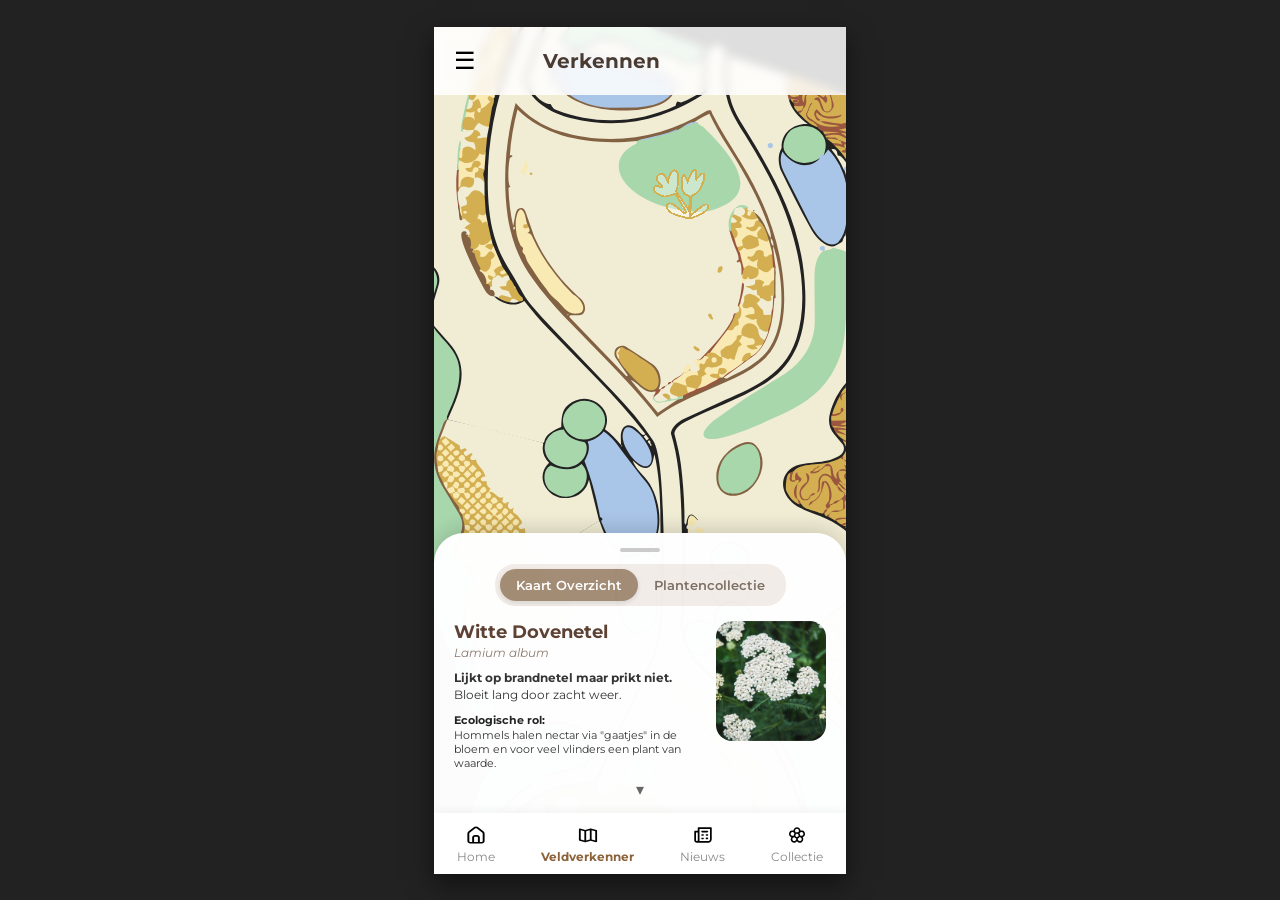
==== index.html @ 6ec236f2 "Pin omgezet naar <button> Pin omgezet naar <button>" ====
<!DOCTYPE html>
<html lang="nl">
<head>
    <meta charset="UTF-8">
    <meta name="viewport" content="width=device-width, initial-scale=1.0">
    <title>Bloemenveld Prototype </title>
    <link rel="stylesheet" href="style.css">
    <link href="https://fonts.googleapis.com/css2?family=Montserrat:wght@400;500;600;700&display=swap" rel="stylesheet"> 
</head>
<body>

  <!-- De hoofdcontainer met de map op de achtergrond -->
    <div class="app-container">
        <img src="./assets/Bloemenveld_kaart.svg" alt="Kaart van het bloemenveld" class="map-image">

        <header class="app-header">
            <button class="menu-btn" aria-label="Menu">&#9776;</button>
            <h1>Verkennen</h1>
        </header>

        <div class="pin-plant">
            <img src="./assets/Pin_plant-02.svg" alt="Pin op de kaart voor Witte Dovenetel">
        </div>
                        
        <!-- Middelste inhoud (Semantisch: main) -->
        <main class="app-content">
            
            <!-- Semantisch: section in plaats van div -->
            <section class="popup-card">
                <div class="drag-handle"></div>

                <!-- Tabs bovenaan met werkende links -->
                <nav class="tabs-nav" aria-label="Kaartweergave opties">
                    <ul class="tabs">
                        <li><a href="index.html" class="tab active">Kaart Overzicht</a></li>
                        <li><a href="collectie.html" class="tab">Plantencollectie</a></li>
                    </ul>
                </nav>

                <!-- Semantisch: article voor de specifieke plantinformatie -->
                <article class="card-body">
                    <div class="text-content">
                        <h2>Witte Dovenetel</h2>
                        <p class="scientific-name">Lamium album</p>
                        
                        <p class="description">
                            <strong>Lijkt op brandnetel maar prikt niet.</strong> Bloeit lang door zacht weer.
                        </p>
                        
                        <div class="ecological-role">
                            <strong>Ecologische rol:</strong>
                            <p>Hommels halen nectar via "gaatjes" in de bloem en voor veel vlinders een plant van waarde.</p>
                        </div>          
                    </div>

                    <div class="image-content">
                        <img src="assets/plant.jpg" alt="Afbeelding van Witte Dovenetel">
                    </div>
                </article>

                <footer class="card-footer">
                    <button class="arrow-btn" aria-label="Inklappen">&#9662;</button>
                </footer>
            </section>
        </main>

        <!-- Onderste navigatiebalk -->
        <nav class="bottom-nav">
            <h2 class="visually-hidden">Hoofdnavigatie</h2>
            <ul>
                <li>
                    <a href="index.html" class="nav-item">
                        <span class="nav-icon"><img src="assets/icon-02.svg" alt=""></span>
                        <span class="nav-text">Home</span>
                    </a>
                </li>
                <li>
                    <a href="index.html" class="nav-item active">
                        <span class="nav-icon"><img src="assets/icon-03.svg" alt=""></span>
                        <span class="nav-text">Veldverkenner</span>
                    </a>
                </li>
                <li>
                    <a href="#" class="nav-item">
                        <span class="nav-icon"><img src="assets/icon-04.svg" alt=""></span>
                        <span class="nav-text">Nieuws</span>
                    </a>
                </li>
                <li>
                    <a href="collectie.html" class="nav-item">
                        <span class="nav-icon"><img src="assets/icon-01.svg" alt=""></span>
                        <span class="nav-text">Collectie</span>
                    </a>
                </li>
            </ul>
        </nav>

    </div>  
    
</body>
</html>
---- style.css ----
* {
    box-sizing: border-box;
    margin: 0;
    padding: 0;
}

:root {
    --primary-color: #a38c75;
    --card-background: #ffffff;
    --text-dark: #5c4033;
    --font-family: 'Montserrat', sans-serif; 
}

body {
    font-family: var(--font-family);
    background-color: #222;
    display: flex;
    justify-content: center;
    align-items: center;
    min-height: 100vh;
}

/* App Container (Nesting toegepast) */
.app-container {
    width: 100%;
    max-width: 412px;
    height: 100vh;
    max-height: 847px;
    position: relative;
    display: flex;
    flex-direction: column;
    justify-content: space-between;
    overflow: hidden;
    box-shadow: 0 10px 25px rgba(0, 0, 0, 0.5);
    background-color: #222;

    .map-image {
        position: absolute;
        top: 80%;
        left: 0;
        z-index: 0;
        transform-origin: center;
        transform: rotate(90deg) scale(4.5) translate(0, 0);
    }

    .pin-plant {
        position: absolute; 
        top: 20%;           
        left: 60%;          
        width: 80px;        
        height: auto;
        z-index: 10;        
        transform: translate(-50%, -50%);

        background: none;
        border: none;
        padding: 0;
        cursor: pointer;

        img {
            width: 100%;
        }
    }
}

.visually-hidden{
    position: absolute;
    width: 1px;
    height: 1px;
    padding: 0;
    margin: -1px;
    overflow: hidden;
    clip: rect(0, 0, 0, 0);
    white-space: nowarp;
    border: 0px;
}


/* Zorg dat elementen boven de kaart liggen */
.app-header, 
.app-content, 
.bottom-nav {
    position: relative;
    z-index: 1;
}

/* Header */
.app-header {
    display: flex;
    align-items: center;
    padding: 20px;
    background-color: rgba(255, 255, 255, 0.85);
    backdrop-filter: blur(5px);

    .menu-btn {
        background: none;
        border: none;
        font-size: 24px;
        cursor: pointer;
        margin-right: 20px;
        transition: transform 0.2s ease;

        &:hover {
            transform: scale(1.1);
        }
    }

    h1 {
        font-family: var(--font-family);
        font-size: 20px;
        color: #4a3b32;
        position: absolute;
        left: 37%;
        /* FEEDBACK VERWERKT: '%' eenheid expliciet ingesteld */
        transform: translateX(-37%); 
        margin: 0;
    }
}

/* Inhoudsgebied */
.app-content {
    flex: 1;
    position: relative;
    display: flex;
    align-items: flex-end;
    padding: 0;

    &.collection-page {
        align-items: stretch;
    }
}

/* Pop-up kaart (Semantisch: section) */
.popup-card {
    background: #ffffff;
    opacity: 0.99;
    width: 100%;
    border-radius: 30px 30px 0 0;
    padding: 15px 20px 10px 20px;
    box-shadow: 0 -5px 20px rgba(0, 0, 0, 0.15);

    &.full-height {
        border-radius: 0;
        overflow-y: auto;
    }

    .drag-handle {
        width: 40px;
        height: 4px;
        background-color: #ccc;
        border-radius: 2px;
        margin: 0 auto 12px auto;
    }

    /* Tabs met Nesting en Interactie */
    .tabs {
        display: flex;
        background-color: #f2ede9;
        border-radius: 20px;
        padding: 5px;
        margin-bottom: 15px;
        list-style: none;
        width: fit-content;
        margin-left: auto;
        margin-right: auto;

        li {
            flex: 1;
        }

        .tab {
            display: inline-block;
            text-decoration: none;
            padding: 8px 16px;
            font-size: 13px;
            font-weight: 600;
            color: #7c6f64;
            border-radius: 16px;
            text-align: center;
            transition: background-color 0.2s ease, color 0.2s ease;

            &:hover {
                color: var(--text-dark);
            }

            &.active {
                background-color: var(--primary-color);
                color: #ffffff;
                box-shadow: 0 2px 5px rgba(0,0,0,0.1);
            }
        }
    }

    /* Inhoud van de plantenkaart (Article) */
    .card-body {
        display: flex;
        gap: 15px;
        align-items: flex-start;

        .text-content {
            flex: 1;

            h2 {
                font-size: 18px;
                color: var(--text-dark);
                margin-bottom: 2px;
            }

            .scientific-name {
                font-size: 12px;
                font-style: italic;
                color: #8c7b70;
                margin-bottom: 10px;
            }

            .description {
                font-size: 12px;
                color: #333;
                line-height: 1.4;
                margin-bottom: 10px;
            }

            .ecological-role {
                font-size: 11px;
                color: #333;
                line-height: 1.3;

                strong {
                    color: #222;
                }
            }
        }

        .image-content {
            width: 110px;
            flex-shrink: 0;

            img {
                width: 100%;
                height: 120px;
                object-fit: cover;
                border-radius: 16px;
            }
        }
    }

    .card-footer {
        text-align: center;
        margin-top: 5px;

        .arrow-btn {
            background: none;
            border: none;
            font-size: 16px;
            color: #666;
            cursor: pointer;
            padding: 4px;
            transition: transform 0.2s ease;

            &:hover {
                transform: translateY(2px);
            }
        }
    }
}

/* Styling specifiek voor Plantencollectie pagina */
.collection-intro {
    font-size: 12px;
    color: #666;
    margin-bottom: 15px;
}

.plant-grid {
    display: grid;
    grid-template-columns: 1fr;
    gap: 12px;

    .plant-card {
        background: #f9f7f5;
        border-radius: 12px;
        padding: 8px;
        text-align: center;
        transition: transform 0.2s ease;
        gap: 20px;

        &:hover {
            transform: translateY(-2px);
        }

        img {
            width: 100%;
            height: 80px;
            object-fit: cover;
            border-radius: 8px;
            margin-bottom: 6px;
        }

        h3 {
            font-size: 13px;
            color: var(--text-dark);
        }

        p {
            font-size: 10px;
            font-style: italic;
            color: #8c7b70;
        }
    }
}

/* Onderste Navigatiebalk */
.bottom-nav {
    ul {
        display: flex;
        list-style: none;
        justify-content: space-around;
        align-items: center;
        background-color: #fff;
        padding: 10px 0;
        box-shadow: 0 -2px 10px rgba(0, 0, 0, 0.05);
        margin: 0;
    }

    .nav-item {
        display: flex;
        flex-direction: column;
        align-items: center;
        text-decoration: none;
        color: #888;
        font-size: 12px;
        transition: color 0.2s ease, transform 0.2s ease;

        &:hover {
            color: #8C6239;
            transform: translateY(-1px);
        }

        &.active {
            color: #8C6239;
            font-weight: bold;
        }

        .nav-icon {
            width: 24px;
            height: 24px;
            display: flex;
            justify-content: center;
            align-items: center;
            margin-bottom: 2px;

            img {
                width: 100%;
                height: 100%;
                object-fit: contain;
            }
        }
    }
}
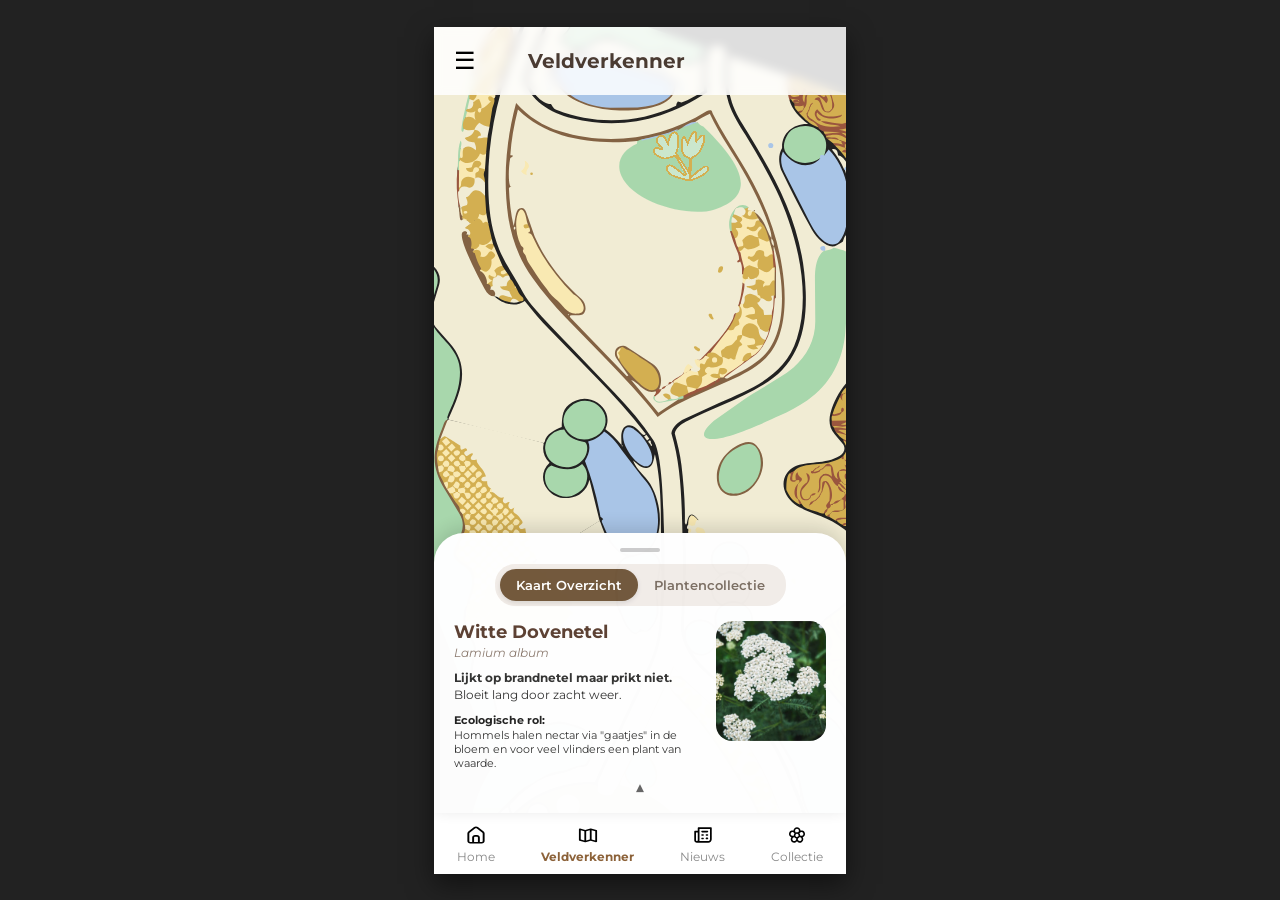
==== commit daafd449: "update css en html update css en html" ====
--- a/index.html
+++ b/index.html
@@ -14,13 +14,20 @@
         <img src="./assets/Bloemenveld_kaart.svg" alt="Kaart van het bloemenveld" class="map-image">
 
         <header class="app-header">
-            <button class="menu-btn" aria-label="Menu">&#9776;</button>
-            <h1>Verkennen</h1>
+            <button class="menu-btn" type="button">
+            &#9776;
+            <span class="visually-hidden">Menu</span>
+            </button>
+            <h1>Veldverkenner</h1>
         </header>
 
-        <div class="pin-plant">
-            <img src="./assets/Pin_plant-02.svg" alt="Pin op de kaart voor Witte Dovenetel">
-        </div>
+        <button class="pin-plant" type="button">
+            <img src="./assets/Pin_plant-02.svg" 
+             alt="Op de kaart voor de Witte Dovenetel"
+             width="65"
+             height="65">
+        </button>
+        
                         
         <!-- Middelste inhoud (Semantisch: main) -->
         <main class="app-content">
@@ -30,7 +37,8 @@
                 <div class="drag-handle"></div>
 
                 <!-- Tabs bovenaan met werkende links -->
-                <nav class="tabs-nav" aria-label="Kaartweergave opties">
+                <nav class="tabs-nav">
+                    <h2 class="visually-hidden">Kaartweergave opties</h2>
                     <ul class="tabs">
                         <li><a href="index.html" class="tab active">Kaart Overzicht</a></li>
                         <li><a href="collectie.html" class="tab">Plantencollectie</a></li>
@@ -54,12 +62,16 @@
                     </div>
 
                     <div class="image-content">
-                        <img src="assets/plant.jpg" alt="Afbeelding van Witte Dovenetel">
+                        <img src="assets/Dovenetel.jpg" alt="Witte dovenetel in bloei met groene bladeren">
                     </div>
                 </article>
 
+
                 <footer class="card-footer">
-                    <button class="arrow-btn" aria-label="Inklappen">&#9662;</button>
+                    <button class="arrow-btn" type="button" onclick="document.querySelector('.popup-card').classList.toggle('expanded')">
+                    &#9662;
+                    <span class="visually-hidden">Inklappen of Uitklappen</span>
+                 </button>
                 </footer>
             </section>
         </main>
--- a/style.css
+++ b/style.css
@@ -5,7 +5,10 @@
 }
 
 :root {
-    --primary-color: #a38c75;
+    --primary-color: #72583c;
+    --primary-light: #e5dcbc;
+    --accent-ochre: #b58a38;
+
     --card-background: #ffffff;
     --text-dark: #5c4033;
     --font-family: 'Montserrat', sans-serif; 
@@ -20,7 +23,7 @@
     min-height: 100vh;
 }
 
-/* App Container (Nesting toegepast) */
+/* App Container */
 .app-container {
     width: 100%;
     max-width: 412px;
@@ -50,18 +53,20 @@
         width: 80px;        
         height: auto;
         z-index: 10;        
-        transform: translate(-50%, -50%);
+        transform: translate(-50%, -100%);
 
         background: none;
         border: none;
         padding: 0;
         cursor: pointer;
 
+
         img {
+            display: block;
             width: 100%;
-        }
-    }
-}
+            height: auto;
+        }
+    }
 
 .visually-hidden{
     position: absolute;
@@ -111,22 +116,35 @@
         color: #4a3b32;
         position: absolute;
         left: 37%;
-        /* FEEDBACK VERWERKT: '%' eenheid expliciet ingesteld */
         transform: translateX(-37%); 
         margin: 0;
     }
+}
+
+.map-scroll-container {
+    position: absolute;
+    top: 0;
+    left: 0;
+    width: 100%;
+    height: 100%;
+    overflow-y: auto;   /* Scrollen naar boven en beneden */
+    overflow-x: hidden;
+    z-index: 0;
 }
 
 /* Inhoudsgebied */
 .app-content {
     flex: 1;
     position: relative;
+    z-index: 10;
     display: flex;
     align-items: flex-end;
     padding: 0;
 
     &.collection-page {
         align-items: stretch;
+        height: 100%;
+        overflow: hidden;
     }
 }
 
@@ -139,9 +157,21 @@
     padding: 15px 20px 10px 20px;
     box-shadow: 0 -5px 20px rgba(0, 0, 0, 0.15);
 
+    &.expanded {
+      height: 350px;
+      overflow-y: auto;  
+    }
+
+    .arrow-btn {
+    transform: rotate(180deg);
+    }
+
     &.full-height {
         border-radius: 0;
-        overflow-y: auto;
+        display: flex;
+        flex-direction: column;
+        height: 100%;
+        overflow-y: hidden;
     }
 
     .drag-handle {
@@ -265,47 +295,118 @@
 }
 
 /* Styling specifiek voor Plantencollectie pagina */
+.plant-list {
+    display: flex;
+    flex-direction: column;
+    gap: 20px;
+    padding-bottom: 40px;
+    flex: 1;
+    overflow-y: auto;
+    padding-right: 4px;
+}
+
 .collection-intro {
     font-size: 12px;
     color: #666;
-    margin-bottom: 15px;
-}
-
-.plant-grid {
-    display: grid;
-    grid-template-columns: 1fr;
-    gap: 12px;
-
-    .plant-card {
-        background: #f9f7f5;
-        border-radius: 12px;
-        padding: 8px;
-        text-align: center;
-        transition: transform 0.2s ease;
-        gap: 20px;
-
-        &:hover {
-            transform: translateY(-2px);
-        }
+    margin-bottom: 30px; 
+}
+
+.plant-card {
+    background-color: #f2ede9;
+    border-radius: 24px;
+    padding: 12px;
+    cursor: pointer;
+    transition: transform 0.2s ease, box-shadow 0.2s ease, background-color 0.2s ease;
+    flex-shrink: 0;
+
+    &:hover {
+        transform: translateY(-2px);
+        box-shadow: 0 4px 12px rgba(0, 0, 0, 0.08);
+        background-color: #f7d486;
+    }
+
+    .card-preview {
+        display: flex;
+        align-items: center;
+        gap: 14px;
+        width: 100%;
+    }
+
+    .card-image {
+        width: 120px;
+        height: 90px;
+        min-width: 120px;
+        min-height: 90px;
+        border-radius: 18px;
+        overflow: hidden;
 
         img {
             width: 100%;
-            height: 80px;
+            height: 100%;
             object-fit: cover;
-            border-radius: 8px;
-            margin-bottom: 6px;
-        }
+        }
+    }
+
+    .card-info {
+        flex: 1;
 
         h3 {
-            font-size: 13px;
+            font-size: 16px;
             color: var(--text-dark);
-        }
-
-        p {
-            font-size: 10px;
+            margin-bottom: 2px;
+        }
+
+        .scientific-name {
+            font-size: 12px;
             font-style: italic;
             color: #8c7b70;
-        }
+            margin-bottom: 8px;
+        }
+
+        .card-tag {
+            display: inline-block;
+            font-size: 11px;
+            color: #666;
+            background-color: rgba(0, 0, 0, 0.05);
+            padding: 4px 10px;
+            border-radius: 12px;
+        }
+    }
+
+    &.img-right .card-preview {
+        justify-content: space-between;
+
+        .card-info {
+            text-align: left;
+        }
+    }
+
+    .card-details {
+        display: none;
+        margin-top: 12px;
+        padding-top: 12px;
+        border-top: 1px solid rgba(0, 0, 0, 0.08);
+
+        .description {
+            font-size: 12px;
+            color: #333;
+            line-height: 1.4;
+            margin-bottom: 8px;
+        }
+
+        .ecological-role {
+            font-size: 11px;
+            color: #333;
+            line-height: 1.3;
+
+            strong {
+                color: var(--text-dark);
+            }
+        }
+    }
+
+    &.expanded .card-details {
+        display: block;
     }
 }
 
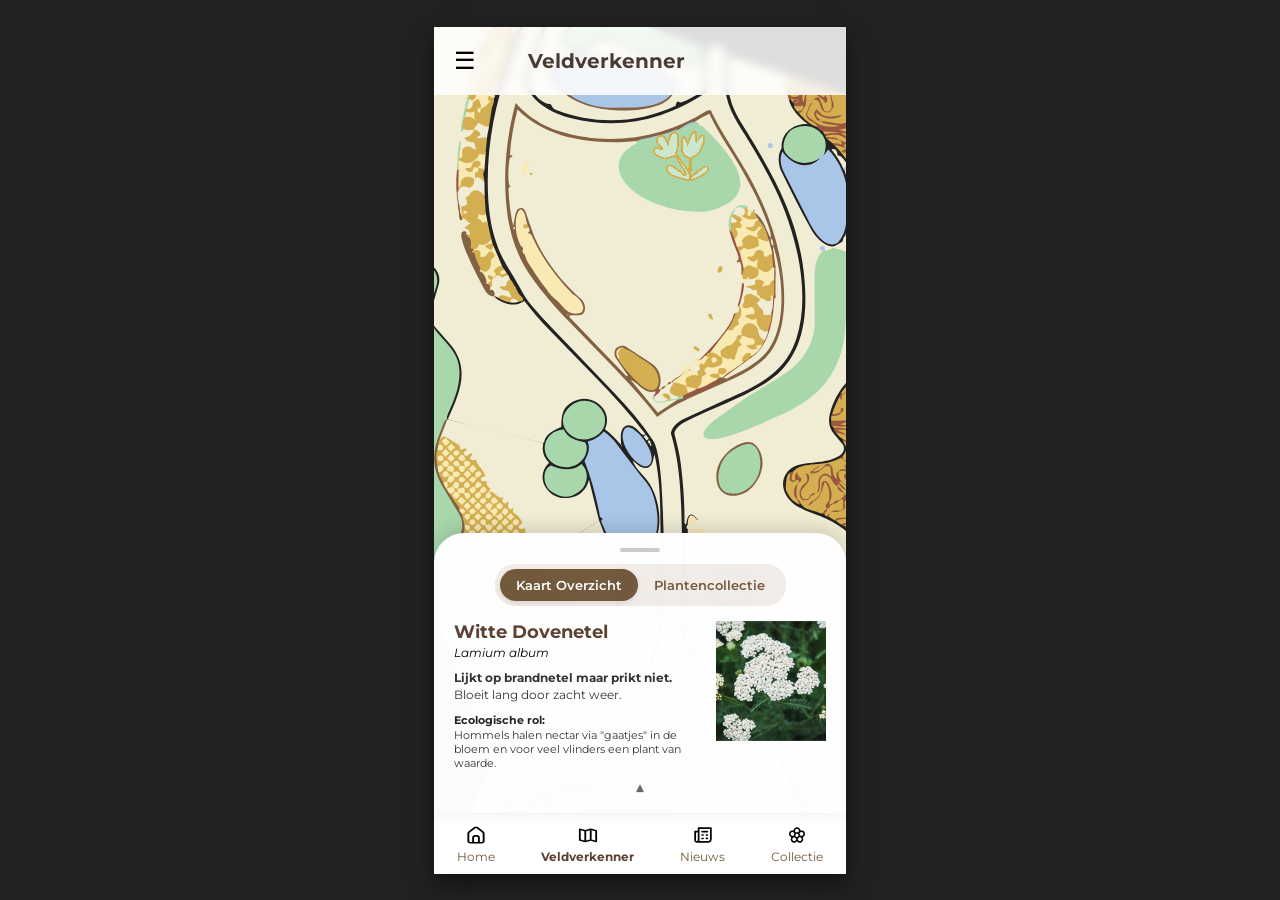
==== commit d6b9afa8: "light-house test aangepast light-house test error aangepast" ====
--- a/index.html
+++ b/index.html
@@ -4,14 +4,18 @@
     <meta charset="UTF-8">
     <meta name="viewport" content="width=device-width, initial-scale=1.0">
     <title>Bloemenveld Prototype </title>
+    <link rel="preconnect" href="https://fonts.googleapis.com">
+    <link rel="preconnect" href="https://fonts.gstatic.com" crossorigin>
+    <link rel="stylesheet" href="https://fonts.googleapis.com/css2?family=Montserrat:wght@400;500;600;700&display=swap">
     <link rel="stylesheet" href="style.css">
-    <link href="https://fonts.googleapis.com/css2?family=Montserrat:wght@400;500;600;700&display=swap" rel="stylesheet"> 
 </head>
 <body>
 
   <!-- De hoofdcontainer met de map op de achtergrond -->
     <div class="app-container">
-        <img src="./assets/Bloemenveld_kaart.svg" alt="Kaart van het bloemenveld" class="map-image">
+        <img src="./assets/Bloemenveld_kaart.svg" 
+        alt="Kaart van het bloemenveld" class="map-image"
+        class="map-image">
 
         <header class="app-header">
             <button class="menu-btn" type="button">
--- a/style.css
+++ b/style.css
@@ -11,7 +11,7 @@
 
     --card-background: #ffffff;
     --text-dark: #5c4033;
-    --font-family: 'Montserrat', sans-serif; 
+    --font-family: 'Montserrat', system-ui, -apple-system, 'Segoe UI', Roboto, sans-serif;
 }
 
 body {
@@ -204,7 +204,7 @@
             padding: 8px 16px;
             font-size: 13px;
             font-weight: 600;
-            color: #7c6f64;
+            color: var(--primary-color);
             border-radius: 16px;
             text-align: center;
             transition: background-color 0.2s ease, color 0.2s ease;
@@ -239,7 +239,7 @@
             .scientific-name {
                 font-size: 12px;
                 font-style: italic;
-                color: #8c7b70;
+                color: (var(--primary-color));
                 margin-bottom: 10px;
             }
 
@@ -269,7 +269,7 @@
                 width: 100%;
                 height: 120px;
                 object-fit: cover;
-                border-radius: 16px;
+                aspect-ratio: 110/120;
             }
         }
     }
@@ -428,17 +428,17 @@
         flex-direction: column;
         align-items: center;
         text-decoration: none;
-        color: #888;
+        color: var(--primary-color);
         font-size: 12px;
         transition: color 0.2s ease, transform 0.2s ease;
 
         &:hover {
-            color: #8C6239;
+            color: var(--text-dark);
             transform: translateY(-1px);
         }
 
         &.active {
-            color: #8C6239;
+            color: var(--text-dark);
             font-weight: bold;
         }
 
